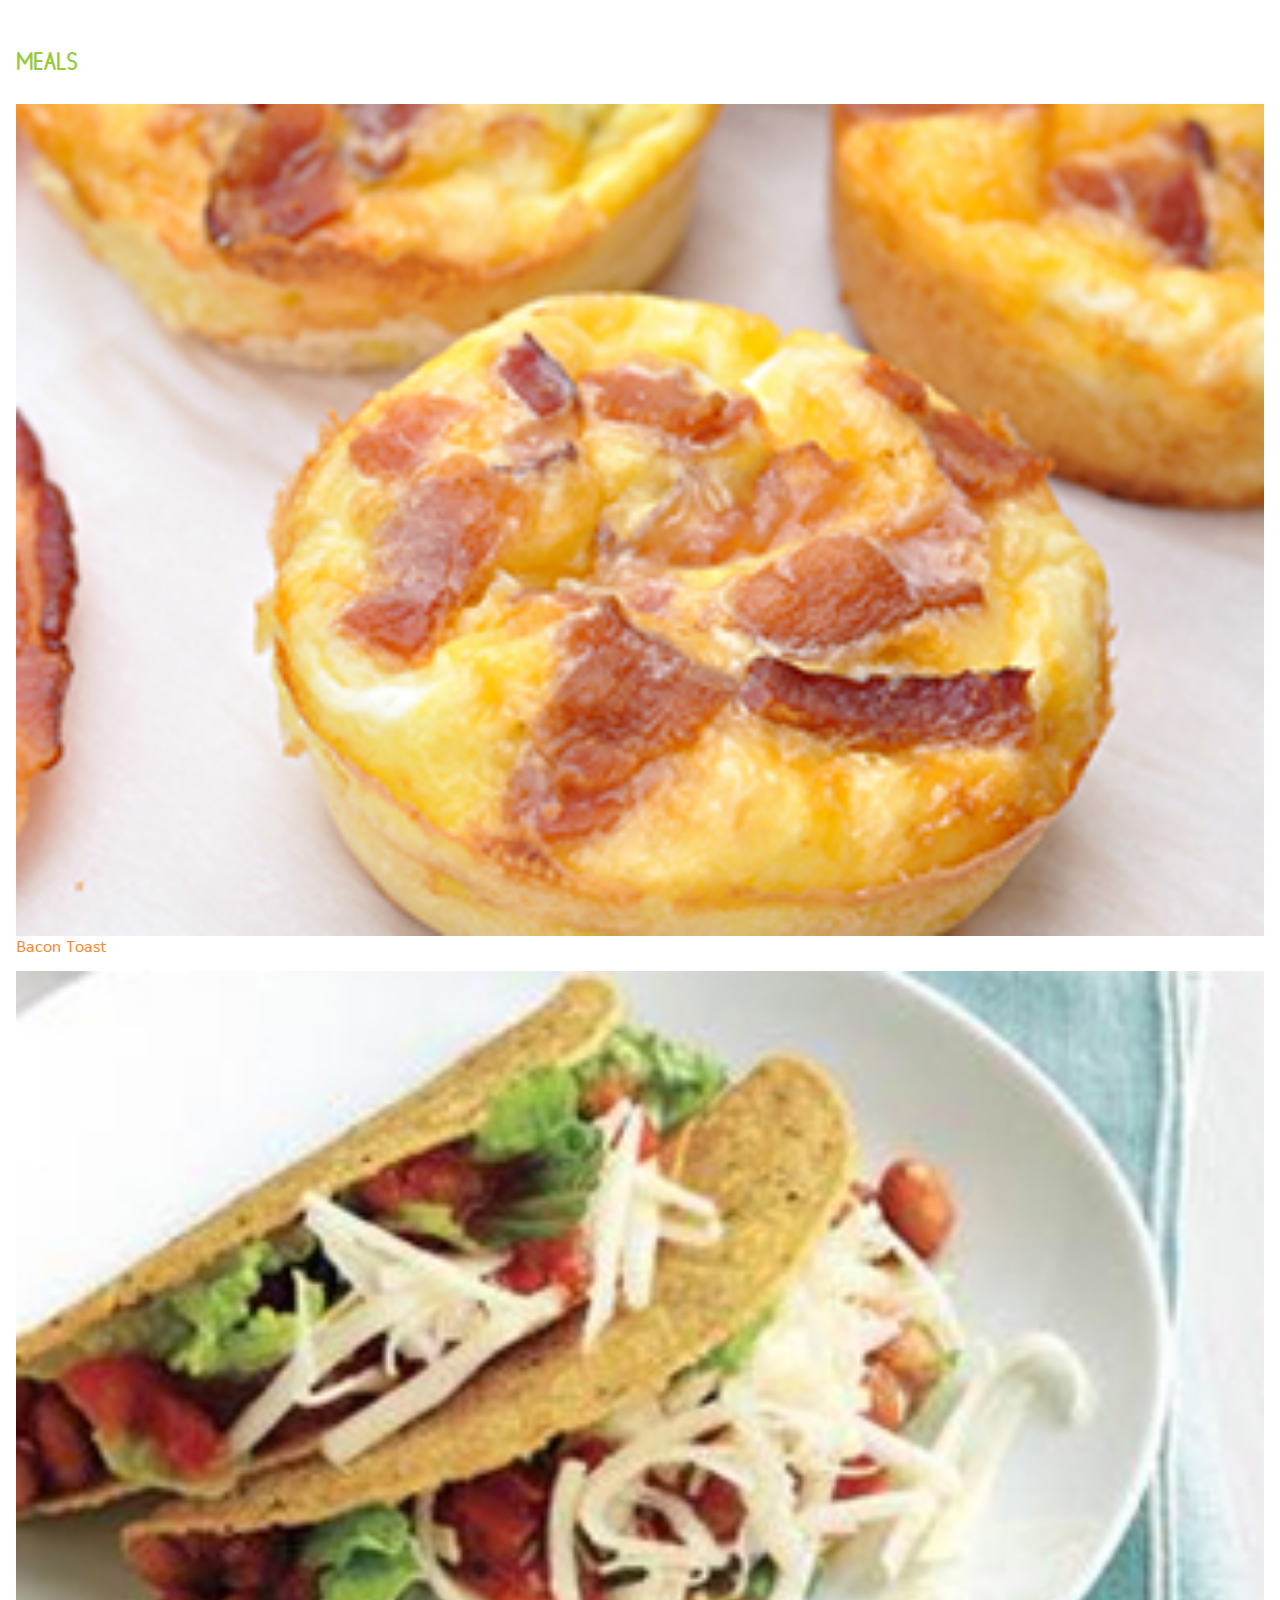
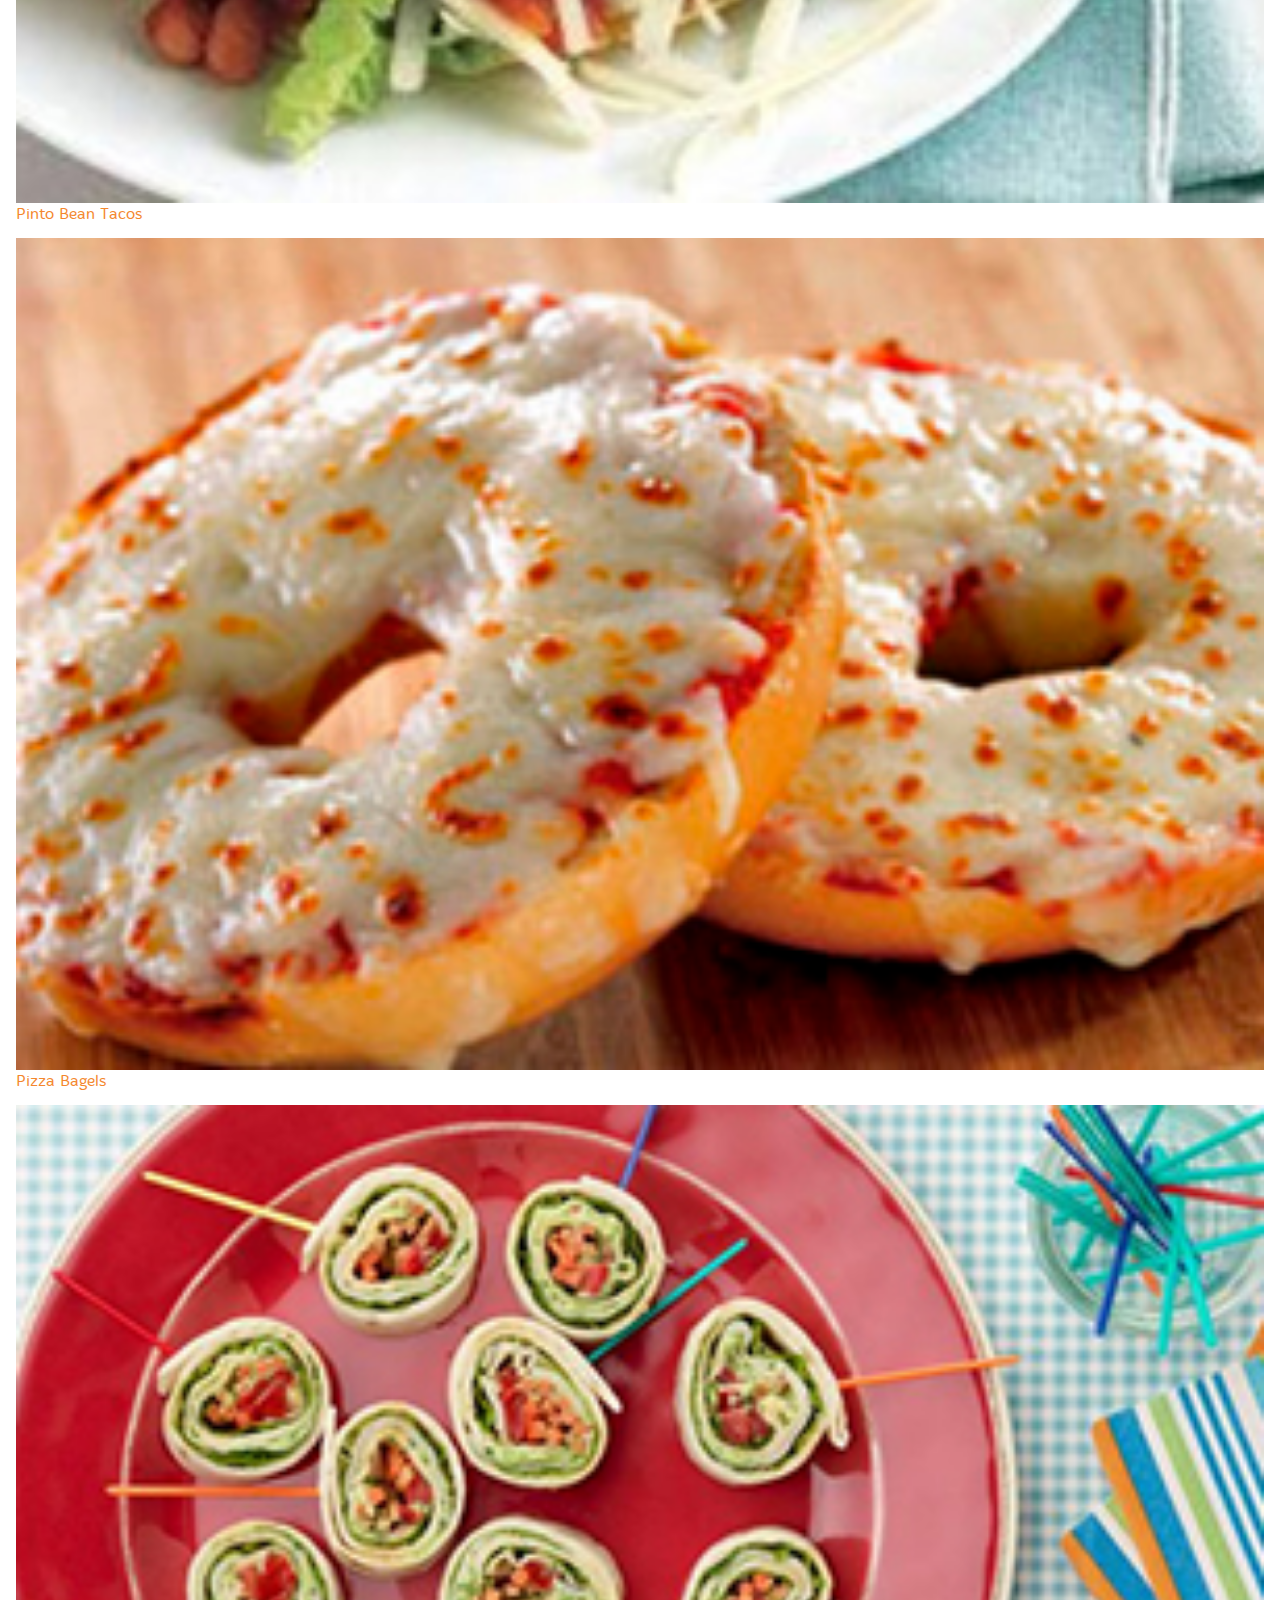
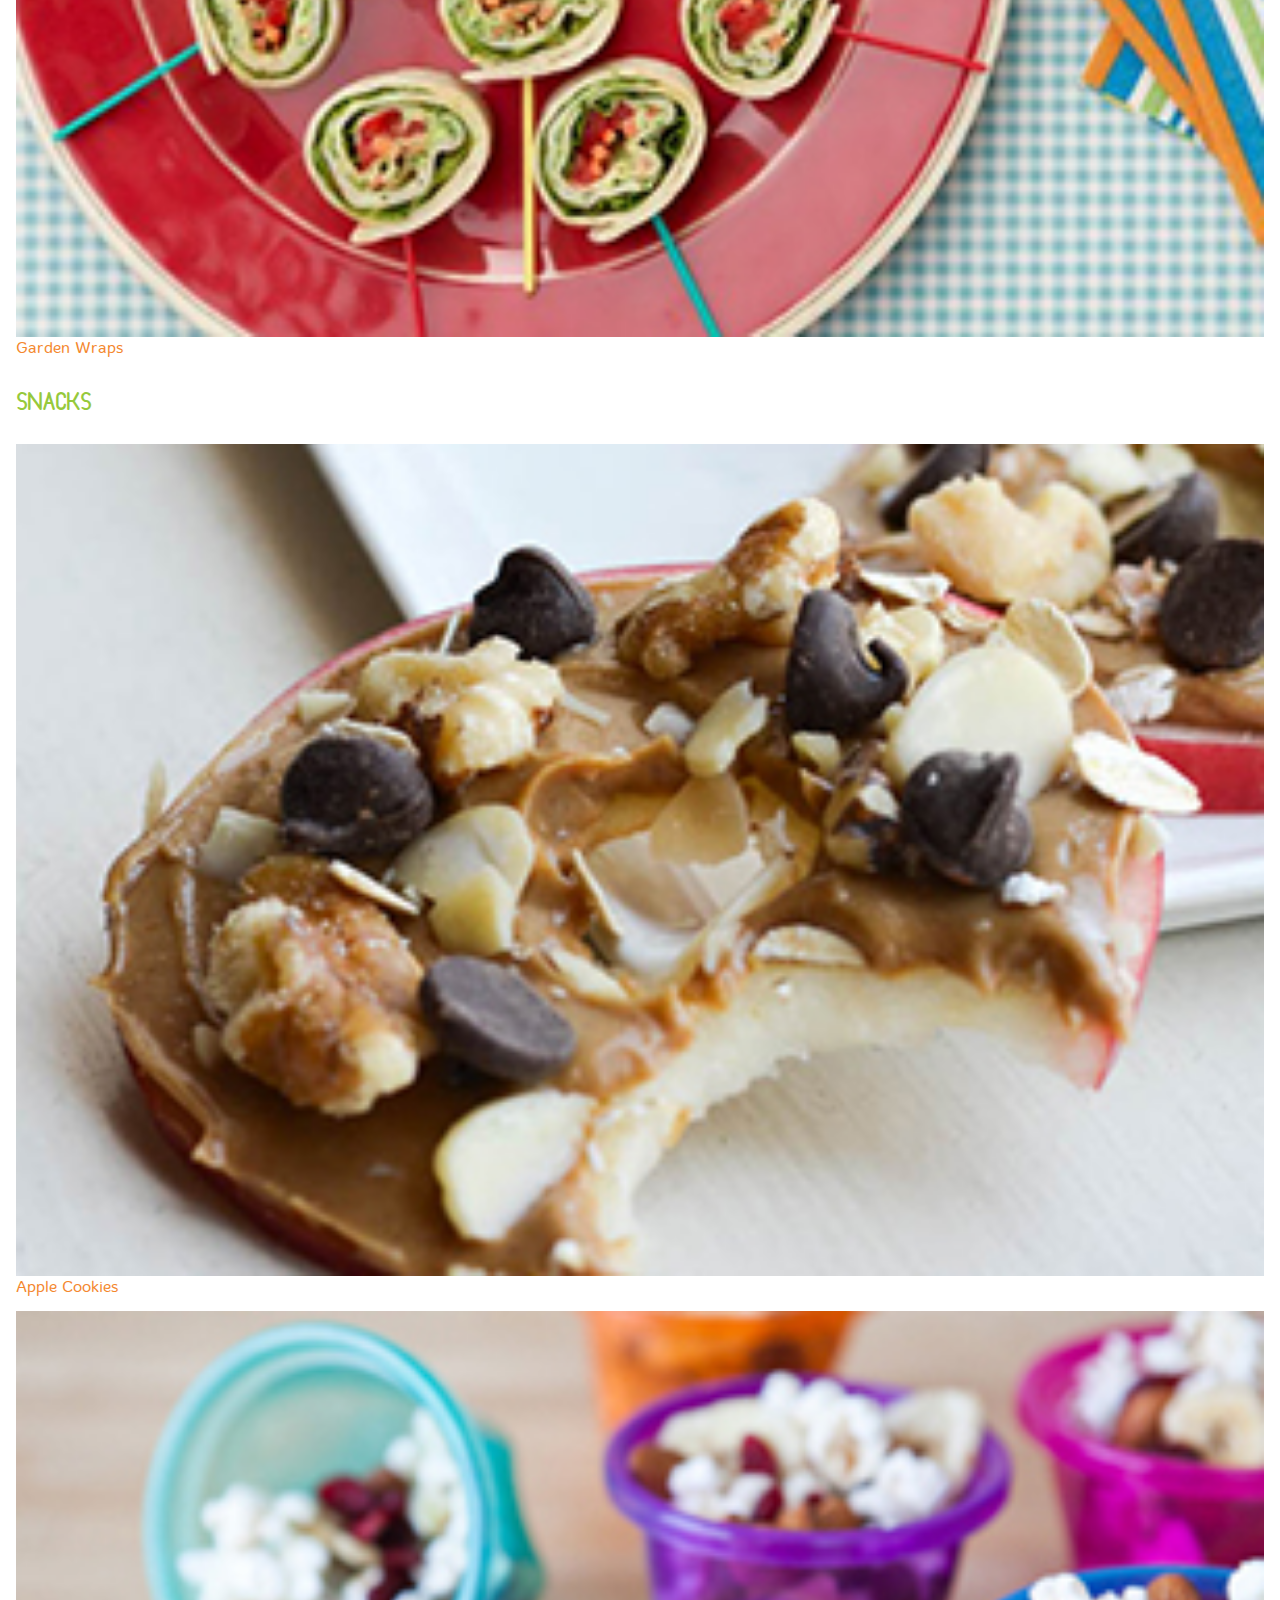
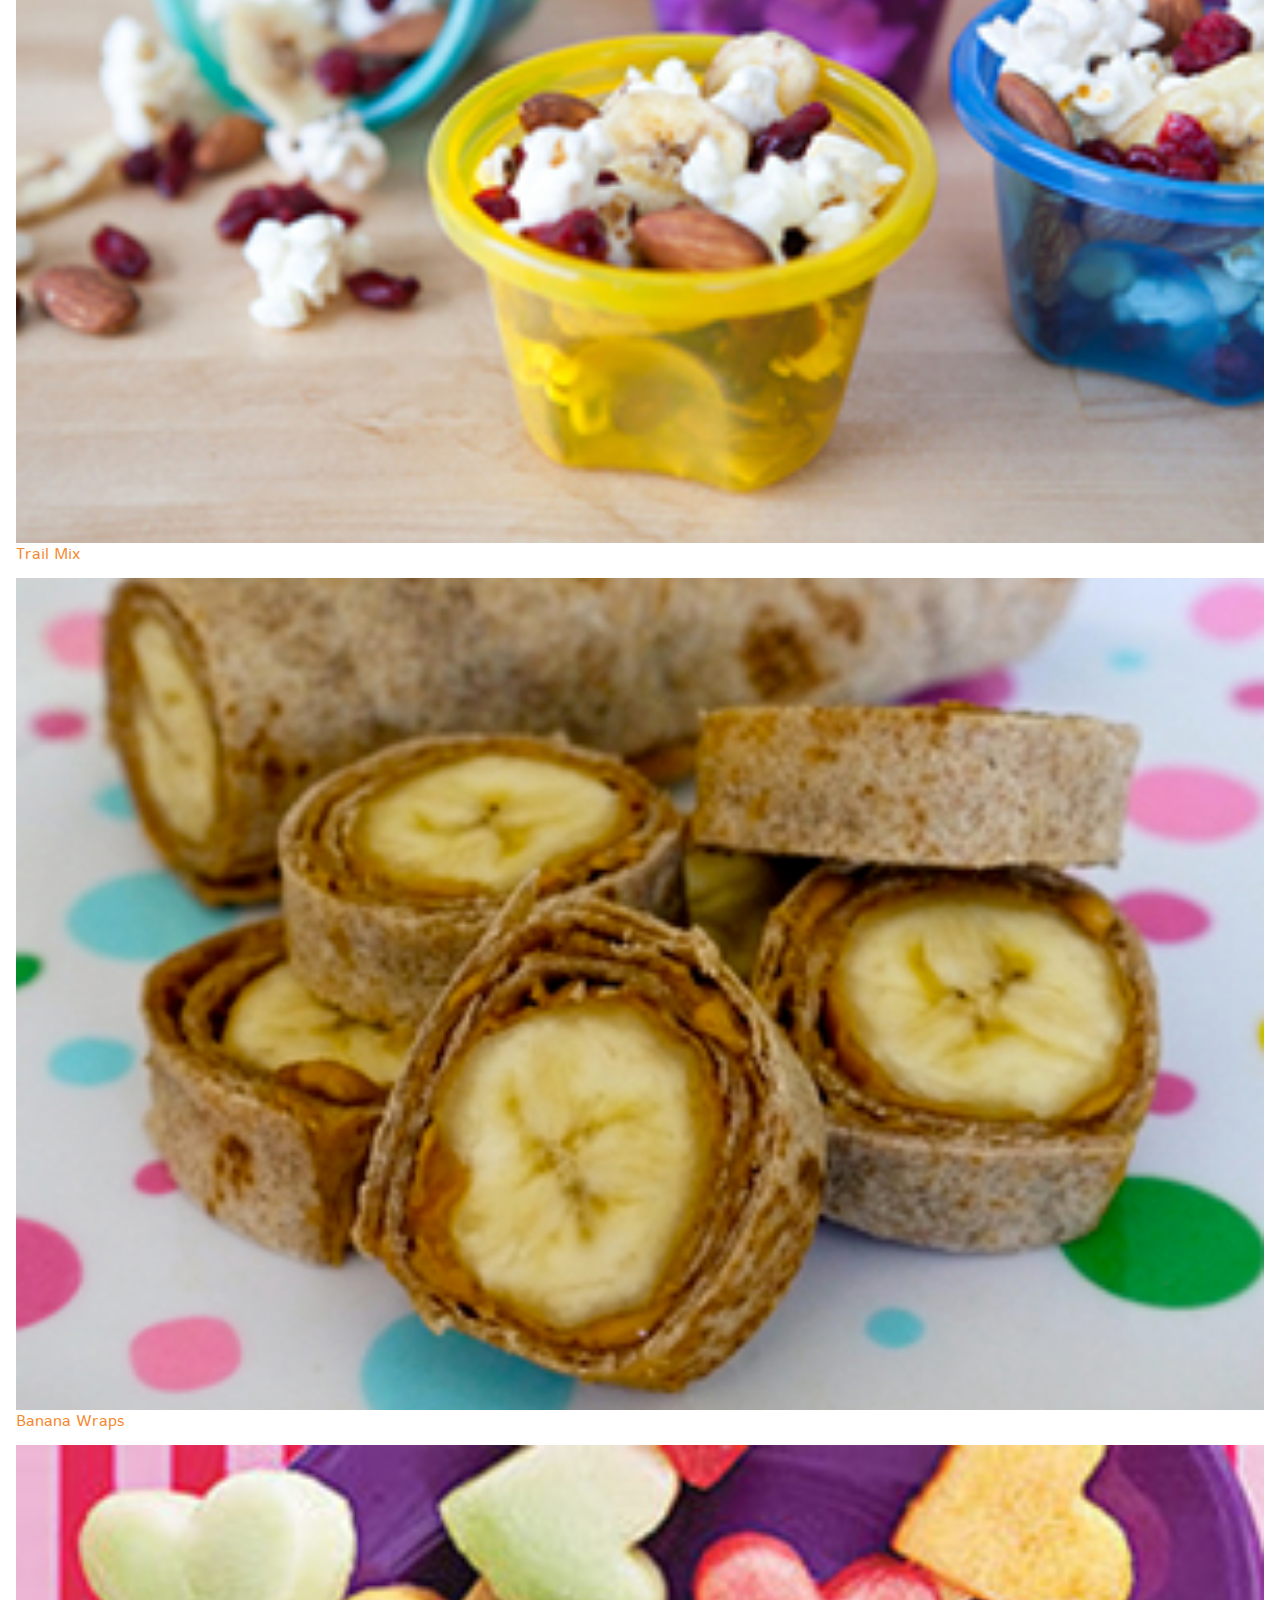
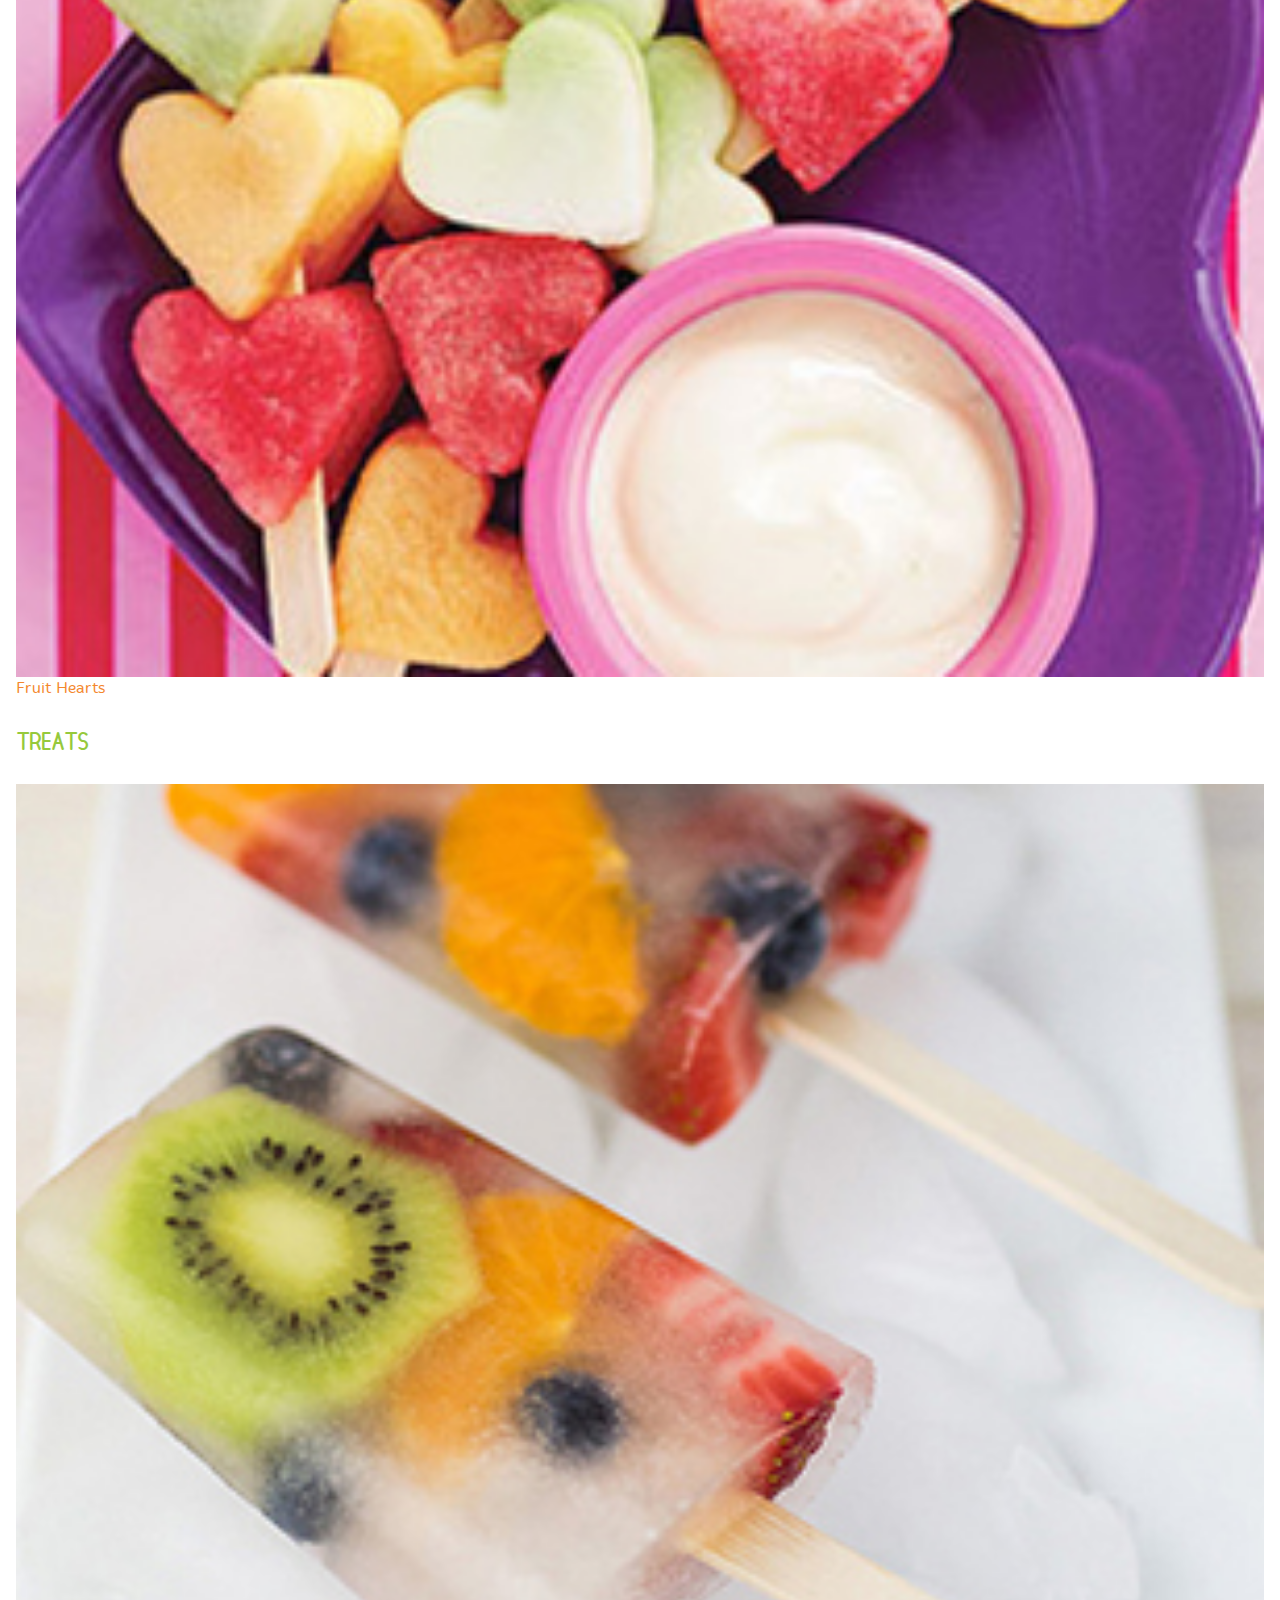
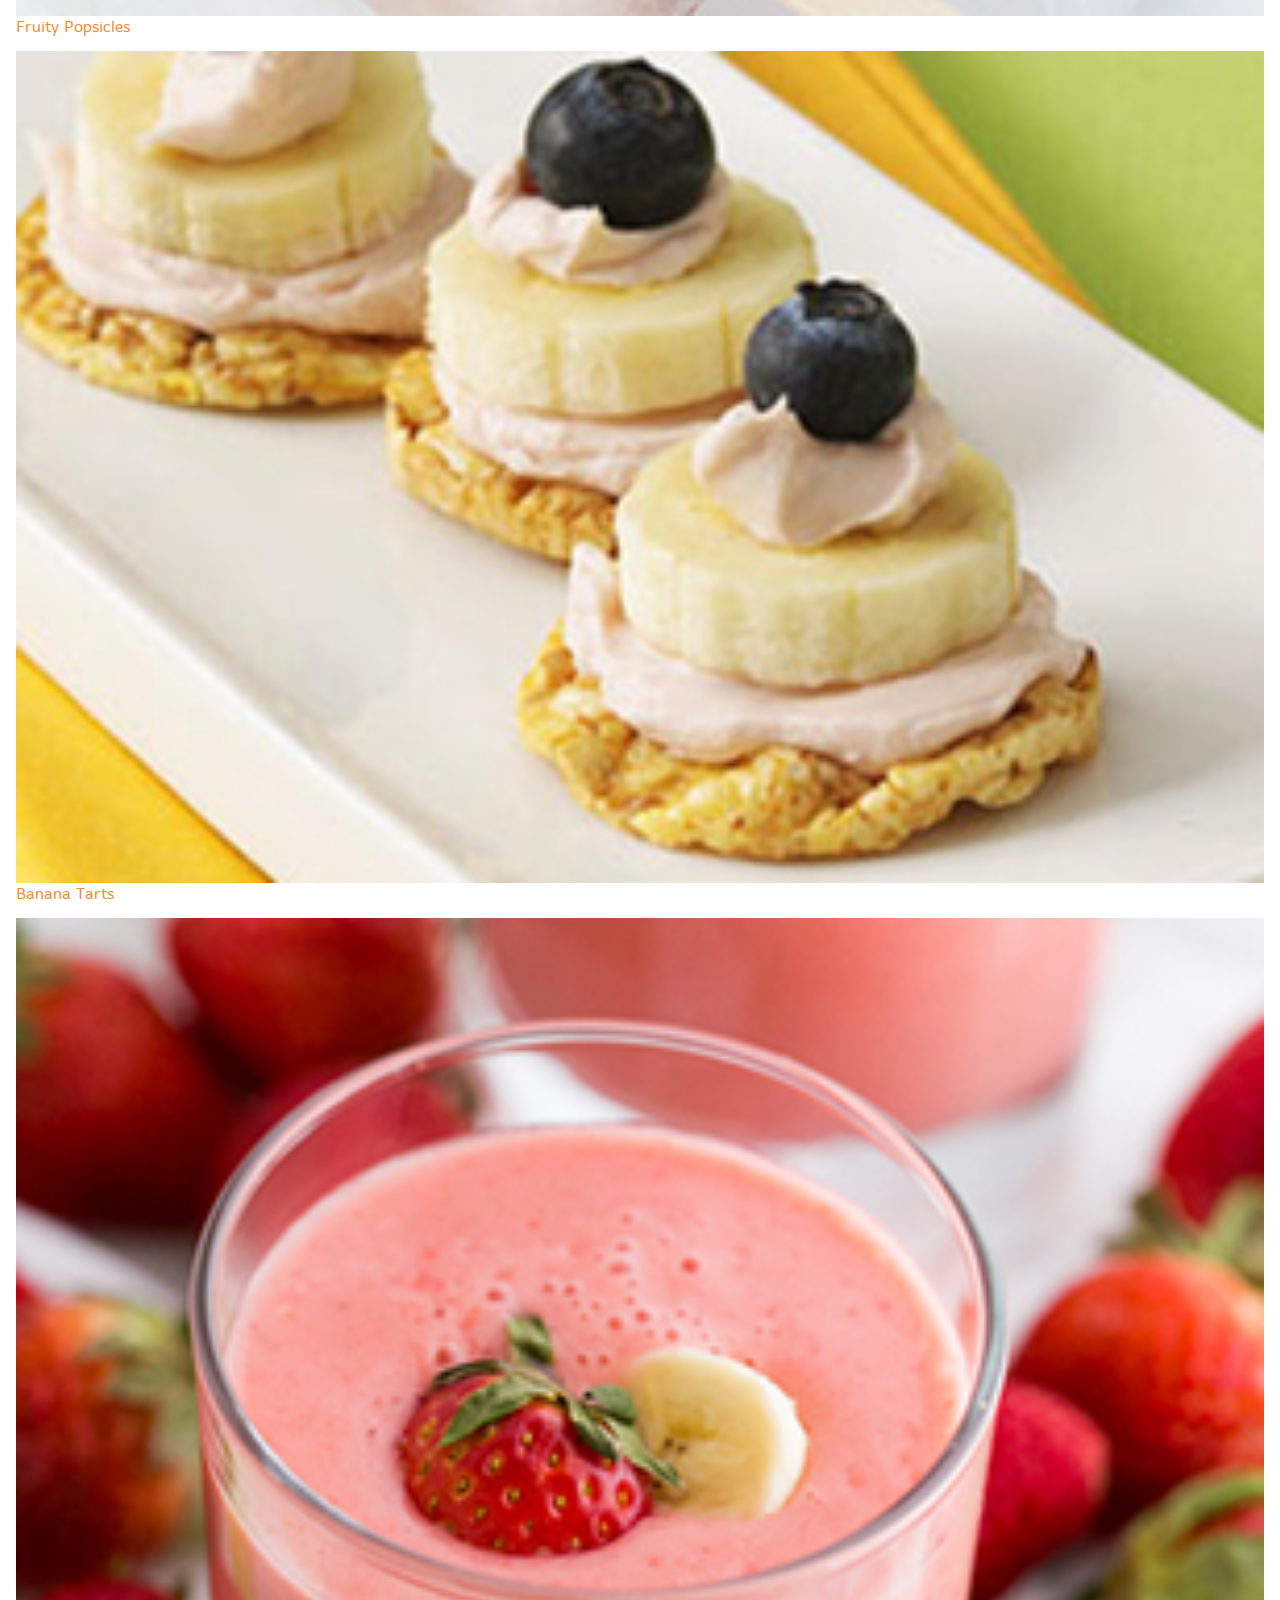
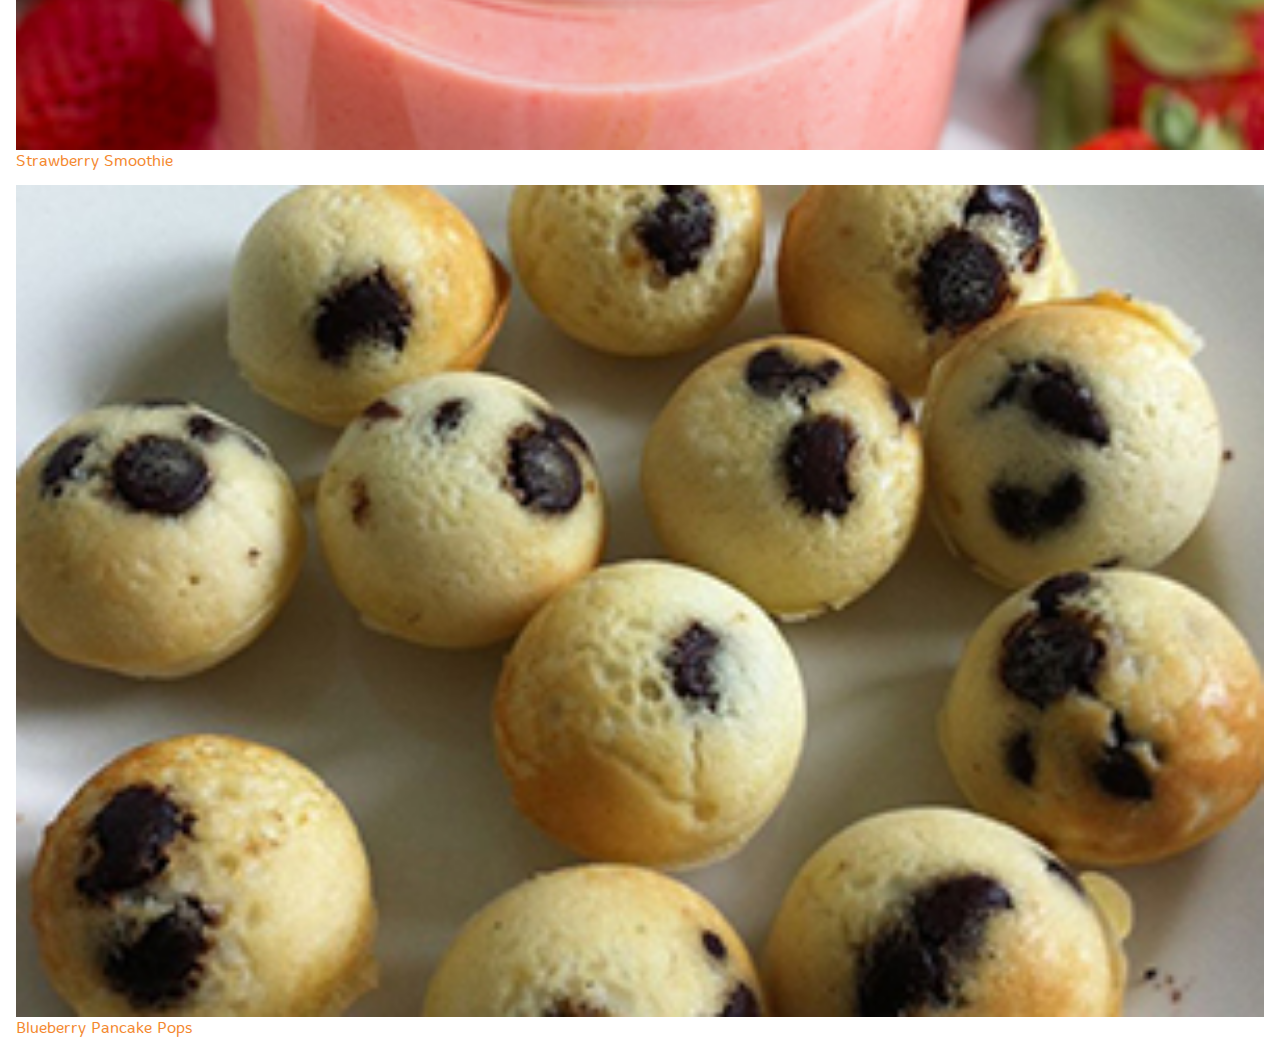
==== index.html @ 7f08e18a "first push" ====
<!DOCTYPE html>
<html>
<head>
<meta charset="UTF-8">
<meta name="viewport" content="width=device-width, initial-scale=1.0">
<title>MyLilCookbook App</title>

<!-- main stylesheet -->
<link rel="stylesheet" type="text/css" href="css/styles.css">

<!-- fonts stylesheet -->
<link rel="stylesheet" type="text/css" href="fonts/fonts.css">

</head>

<body>
	<div id="wrapper"> <!-- wrapper -->

		<div id="header"> <!-- header -->
			<div id="favorites-btn"></div>
		</div> <!-- end header -->

		<div id="menu-c"> <!-- menu container -->

			<div id="meals"> <!-- meals -->
				<h1>meals</h1>
				<a href="toast.html"><img src="imgs/toast.jpg"></a>
				<p class="captions">Bacon Toast</p>
				<a href="tacos.html"><img src="imgs/tacos.jpg"></a>
				<p class="captions">Pinto Bean Tacos</p>
				<a href="pizza.html"><img src="imgs/pizza.jpg"></a>
				<p class="captions">Pizza Bagels</p>
				<a href="wraps.html"><img src="imgs/wraps.jpg"></a>
				<p class="captions">Garden Wraps</p>
			</div> <!-- end meals -->

			<div id="snacks"> <!-- snacks -->
				<h1>snacks</h1>
				<a href="apple-cookies.html"><img src="imgs/apple-cookies.jpg"></a>
				<p class="captions">Apple Cookies</p>
				<a href="trail-mix.html"><img src="imgs/trail-mix.jpg"></a>
				<p class="captions">Trail Mix</p>
				<a href="banana-wraps.html"><img src="imgs/banana-wraps.jpg"></a>
				<p class="captions">Banana Wraps</p>
				<a href="fruit-hearts.html"><img src="imgs/fruit-hearts.jpg"></a>
				<p class="captions">Fruit Hearts</p>
			</div> <!-- end snacks -->

			<div id="treats"> <!-- treats -->
				<h1>treats</h1>
				<div id="underline"></div>
				<a href="fruit-pops.html"><img src="imgs/fruit-pops.jpg"></a>
				<p class="captions">Fruity Popsicles</p>
				<a href="tarts.html"><img src="imgs/tarts.jpg"></a>
				<p class="captions">Banana Tarts</p>
				<a href="strawberry-smoothie.html"><img src="imgs/strawberry-smoothie.jpg"></a>
				<p class="captions">Strawberry Smoothie</p>
				<a href="pancake-pops.html"><img src="imgs/pancake-pops.jpg"></a>
				<p class="captions">Blueberry Pancake Pops</p>
			</div> <!-- end treats -->

		</div> <!-- end menu container -->

	</div> <!-- end wrapper -->
</body>

</html>
---- css/styles.css ----
/* #EE674F - red/orange */

/********************
*********** CSS RESET
*********************/
html, body, div, span, applet, object, iframe,
h1, h2, h3, h4, h5, h6, p, blockquote, pre,
a, abbr, acronym, address, big, cite, code,
del, dfn, em, img, ins, kbd, q, s, samp,
small, strike, strong, sub, sup, tt, var,
b, u, i, center,
dl, dt, dd, ol, ul, li,
fieldset, form, label, legend,
table, caption, tbody, tfoot, thead, tr, th, td,
article, aside, canvas, details, embed, 
figure, figcaption, footer, header, hgroup, 
menu, nav, output, ruby, section, summary,
time, mark, audio, video {
	margin: 0;
	padding: 0;
	border: 0;
	font-size: 100%;
	font: inherit;
	vertical-align: baseline;
}
/* HTML5 display-role reset for older browsers */
article, aside, details, figcaption, figure, 
footer, header, hgroup, menu, nav, section {
	display: block;
}
body {
	line-height: 1;
}
ol, ul {
	list-style: none;
}
blockquote, q {
	quotes: none;
}
blockquote:before, blockquote:after,
q:before, q:after {
	content: '';
	content: none;
}
table {
	border-collapse: collapse;
	border-spacing: 0;
}


/********************
******* MOBILE STYLES
*********************/

/* wrapper */
#wrapper {
	padding: 1em;
}

#header {
	width: 100%;
	background-color: #d5d5d5;
}

/* headings & body */
h1 {
	color: #96c93c;
	font-family: 'nordregular';
	font-size: 1.5em;
	text-transform: uppercase;
	margin-top: 1.5em;
	margin-bottom: .5em;
}

p {
	font-family: 'mergelight', sans-serif;
}

/* main menu */
#menu-c {
	width: 100%;
}

#menu-c img {
	width: 100%;
	margin-top: 1em;
}

.captions {
	color: #f4872d;
}

#underline {
	
}
---- fonts/fonts.css ----
/* Generated by Font Squirrel (http://www.fontsquirrel.com) on September 1, 2015 */



@font-face {
    font-family: 'nordregular';
    src: url('nord_regular-webfont.eot');
    src: url('nord_regular-webfont.eot?#iefix') format('embedded-opentype'),
         url('nord_regular-webfont.woff2') format('woff2'),
         url('nord_regular-webfont.woff') format('woff'),
         url('nord_regular-webfont.ttf') format('truetype'),
         url('nord_regular-webfont.svg#nordregular') format('svg');
    font-weight: normal;
    font-style: normal;

}




@font-face {
    font-family: 'mergelight';
    src: url('merge_light-webfont.eot');
    src: url('merge_light-webfont.eot?#iefix') format('embedded-opentype'),
         url('merge_light-webfont.woff2') format('woff2'),
         url('merge_light-webfont.woff') format('woff'),
         url('merge_light-webfont.ttf') format('truetype'),
         url('merge_light-webfont.svg#mergelight') format('svg');
    font-weight: normal;
    font-style: normal;

}
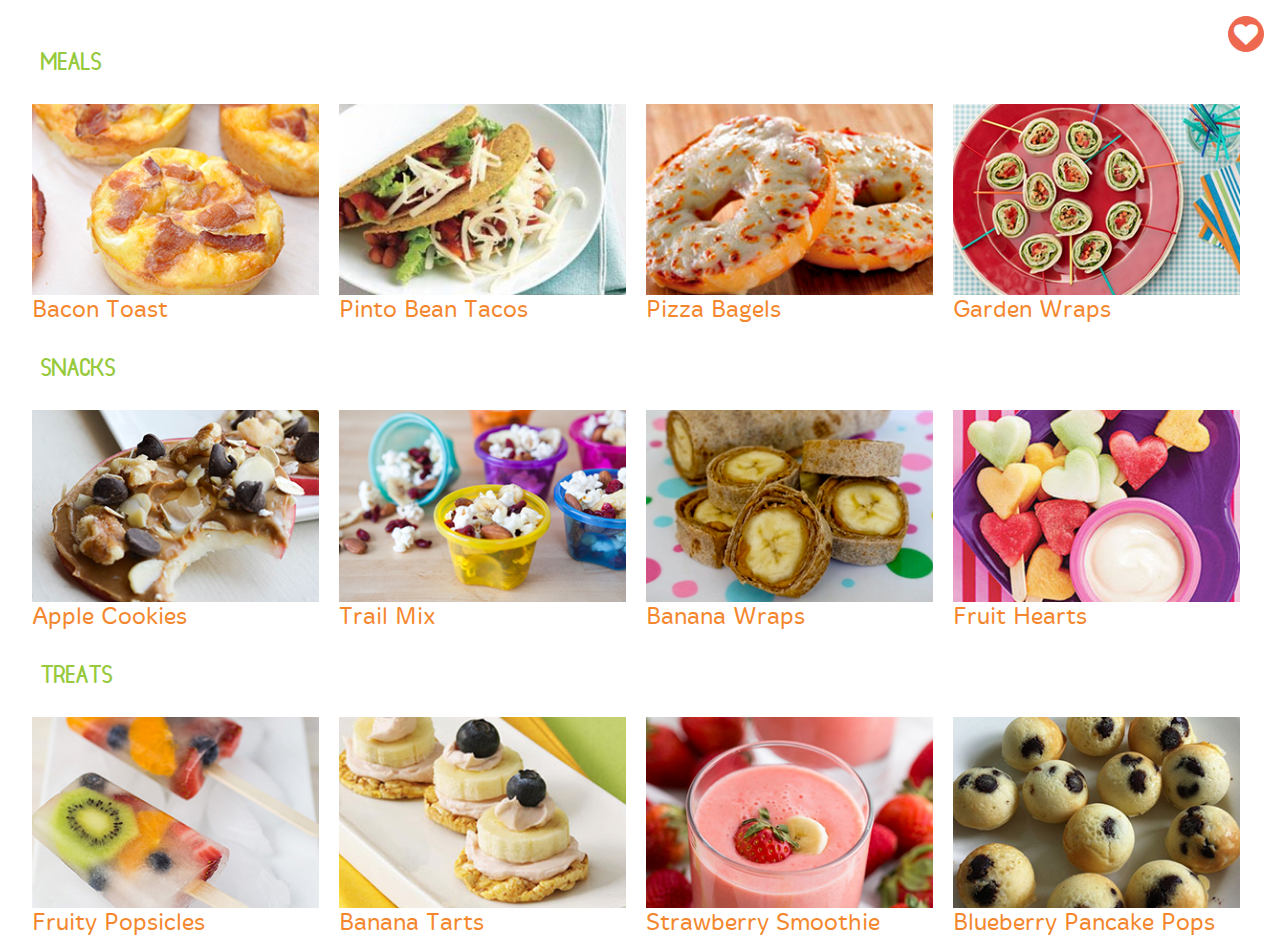
==== commit 5dabf209: "final push" ====
--- a/index.html
+++ b/index.html
@@ -11,57 +11,81 @@
 <!-- fonts stylesheet -->
 <link rel="stylesheet" type="text/css" href="fonts/fonts.css">
 
+<!-- font awesome -->
+<link rel="stylesheet" href="https://maxcdn.bootstrapcdn.com/font-awesome/4.4.0/css/font-awesome.min.css">
+
 </head>
 
 <body>
 	<div id="wrapper"> <!-- wrapper -->
 
 		<div id="header"> <!-- header -->
-			<div id="favorites-btn"></div>
+			<a href="favorites.html"><i id="heart-icon" class="fa fa-heart"></i></a>
 		</div> <!-- end header -->
 
 		<div id="menu-c"> <!-- menu container -->
-
 			<div id="meals"> <!-- meals -->
 				<h1>meals</h1>
-				<a href="toast.html"><img src="imgs/toast.jpg"></a>
-				<p class="captions">Bacon Toast</p>
-				<a href="tacos.html"><img src="imgs/tacos.jpg"></a>
-				<p class="captions">Pinto Bean Tacos</p>
-				<a href="pizza.html"><img src="imgs/pizza.jpg"></a>
-				<p class="captions">Pizza Bagels</p>
-				<a href="wraps.html"><img src="imgs/wraps.jpg"></a>
-				<p class="captions">Garden Wraps</p>
+				<div class="image-item">
+					<a href="toast.html"><img src="imgs/toast.jpg"></a>
+					<p class="captions">Bacon Toast</p>
+				</div>
+				<div class="image-item">
+					<a href="tacos.html"><img src="imgs/tacos.jpg"></a>
+					<p class="captions">Pinto Bean Tacos</p>
+				</div>
+				<div class="image-item">
+					<a href="pizza.html"><img src="imgs/pizza.jpg"></a>
+					<p class="captions">Pizza Bagels</p>
+				</div>
+				<div class="image-item">
+					<a href="wraps.html"><img src="imgs/wraps.jpg"></a>
+					<p class="captions">Garden Wraps</p>
+				</div>
 			</div> <!-- end meals -->
 
 			<div id="snacks"> <!-- snacks -->
 				<h1>snacks</h1>
-				<a href="apple-cookies.html"><img src="imgs/apple-cookies.jpg"></a>
-				<p class="captions">Apple Cookies</p>
-				<a href="trail-mix.html"><img src="imgs/trail-mix.jpg"></a>
-				<p class="captions">Trail Mix</p>
-				<a href="banana-wraps.html"><img src="imgs/banana-wraps.jpg"></a>
-				<p class="captions">Banana Wraps</p>
-				<a href="fruit-hearts.html"><img src="imgs/fruit-hearts.jpg"></a>
-				<p class="captions">Fruit Hearts</p>
+				<div class="image-item">
+					<a href="apple-cookies.html"><img src="imgs/apple-cookies.jpg"></a>
+					<p class="captions">Apple Cookies</p>
+				</div>
+				<div class="image-item">
+					<a href="trail-mix.html"><img src="imgs/trail-mix.jpg"></a>
+					<p class="captions">Trail Mix</p>
+				</div>
+				<div class="image-item">
+					<a href="banana-wraps.html"><img src="imgs/banana-wraps.jpg"></a>
+					<p class="captions">Banana Wraps</p>
+				</div>
+				<div class="image-item">
+					<a href="fruit-hearts.html"><img src="imgs/fruit-hearts.jpg"></a>
+					<p class="captions">Fruit Hearts</p>
+				</div>
 			</div> <!-- end snacks -->
 
 			<div id="treats"> <!-- treats -->
 				<h1>treats</h1>
-				<div id="underline"></div>
-				<a href="fruit-pops.html"><img src="imgs/fruit-pops.jpg"></a>
-				<p class="captions">Fruity Popsicles</p>
-				<a href="tarts.html"><img src="imgs/tarts.jpg"></a>
-				<p class="captions">Banana Tarts</p>
-				<a href="strawberry-smoothie.html"><img src="imgs/strawberry-smoothie.jpg"></a>
-				<p class="captions">Strawberry Smoothie</p>
-				<a href="pancake-pops.html"><img src="imgs/pancake-pops.jpg"></a>
-				<p class="captions">Blueberry Pancake Pops</p>
+				<div class="image-item">
+					<a href="fruit-pops.html"><img src="imgs/fruit-pops.jpg"></a>
+					<p class="captions">Fruity Popsicles</p>
+				</div>
+				<div class="image-item">
+					<a href="tarts.html"><img src="imgs/tarts.jpg"></a>
+					<p class="captions">Banana Tarts</p>
+				</div>
+				<div class="image-item">
+					<a href="strawberry-smoothie.html"><img src="imgs/strawberry-smoothie.jpg"></a>
+					<p class="captions">Strawberry Smoothie</p>
+				</div>
+				<div class="image-item">
+					<a href="pancake-pops.html"><img src="imgs/pancake-pops.jpg"></a>
+					<p class="captions">Blueberry Pancake Pops</p>
+				</div>
 			</div> <!-- end treats -->
-
 		</div> <!-- end menu container -->
 
 	</div> <!-- end wrapper -->
 </body>
 
-</html>+</html>
--- a/css/styles.css
+++ b/css/styles.css
@@ -1,5 +1,3 @@
-/* #EE674F - red/orange */
-
 /********************
 *********** CSS RESET
 *********************/
@@ -12,8 +10,8 @@
 dl, dt, dd, ol, ul, li,
 fieldset, form, label, legend,
 table, caption, tbody, tfoot, thead, tr, th, td,
-article, aside, canvas, details, embed, 
-figure, figcaption, footer, header, hgroup, 
+article, aside, canvas, details, embed,
+figure, figcaption, footer, header, hgroup,
 menu, nav, output, ruby, section, summary,
 time, mark, audio, video {
 	margin: 0;
@@ -24,7 +22,7 @@
 	vertical-align: baseline;
 }
 /* HTML5 display-role reset for older browsers */
-article, aside, details, figcaption, figure, 
+article, aside, details, figcaption, figure,
 footer, header, hgroup, menu, nav, section {
 	display: block;
 }
@@ -59,7 +57,25 @@
 
 #header {
 	width: 100%;
-	background-color: #d5d5d5;
+}
+
+/* header */
+#heart-icon {
+	color: #fff;
+	font-size: 1.5em;
+	position: relative;
+	margin: 0 auto;
+	border: thin solid #EE674F;
+	padding: .2em;
+	border-radius: 50em;
+	background-color: #EE674F;
+	float: right;
+}
+
+#back-arrow {
+	font-size: 2em;
+	color: #EE674F;
+	opacity: 0.5;
 }
 
 /* headings & body */
@@ -72,7 +88,7 @@
 	margin-bottom: .5em;
 }
 
-p {
+p, ul li {
 	font-family: 'mergelight', sans-serif;
 }
 
@@ -90,6 +106,72 @@
 	color: #f4872d;
 }
 
-#underline {
-	
+/* recipe page */
+#recipe-top {
+	padding-bottom: 1em;
+	border-bottom: 2px dashed #545454;
 }
+
+#recipe-c img {
+	width: 100%;
+	margin-bottom: 1em;
+}
+
+#recipe-c li, p {
+	font-size: 1.5em;
+	color: #545454;
+}
+
+#recipe-steps {
+	margin-top: 1.5em;
+}
+
+#recipe-steps img{
+	border: thin solid #D3D3D3;
+}
+
+/********************
+******* TABLET STYLES
+*********************/
+
+@media only screen and (min-width: 480px) {
+
+#menu-c h1 {
+	margin-left: 1em;
+}
+
+.image-item {
+	width: 23%;
+	display: inline-block;
+	margin-left: 1em;
+}
+
+#recipe-c {
+	overflow: hidden;
+}
+
+#recipe-top {
+	overflow: hidden;
+}
+
+#recipe-c img {
+	width: 40%;
+	float: left;
+	margin-right: 2em;
+}
+
+.recipe-item{
+	margin-right: .45em;
+	width: 24%;
+	display: inline-block;
+}
+
+#recipe-steps img{
+	width: 100%;
+}
+
+#recipe-steps p {
+	margin-bottom: 1em;
+}
+
+}